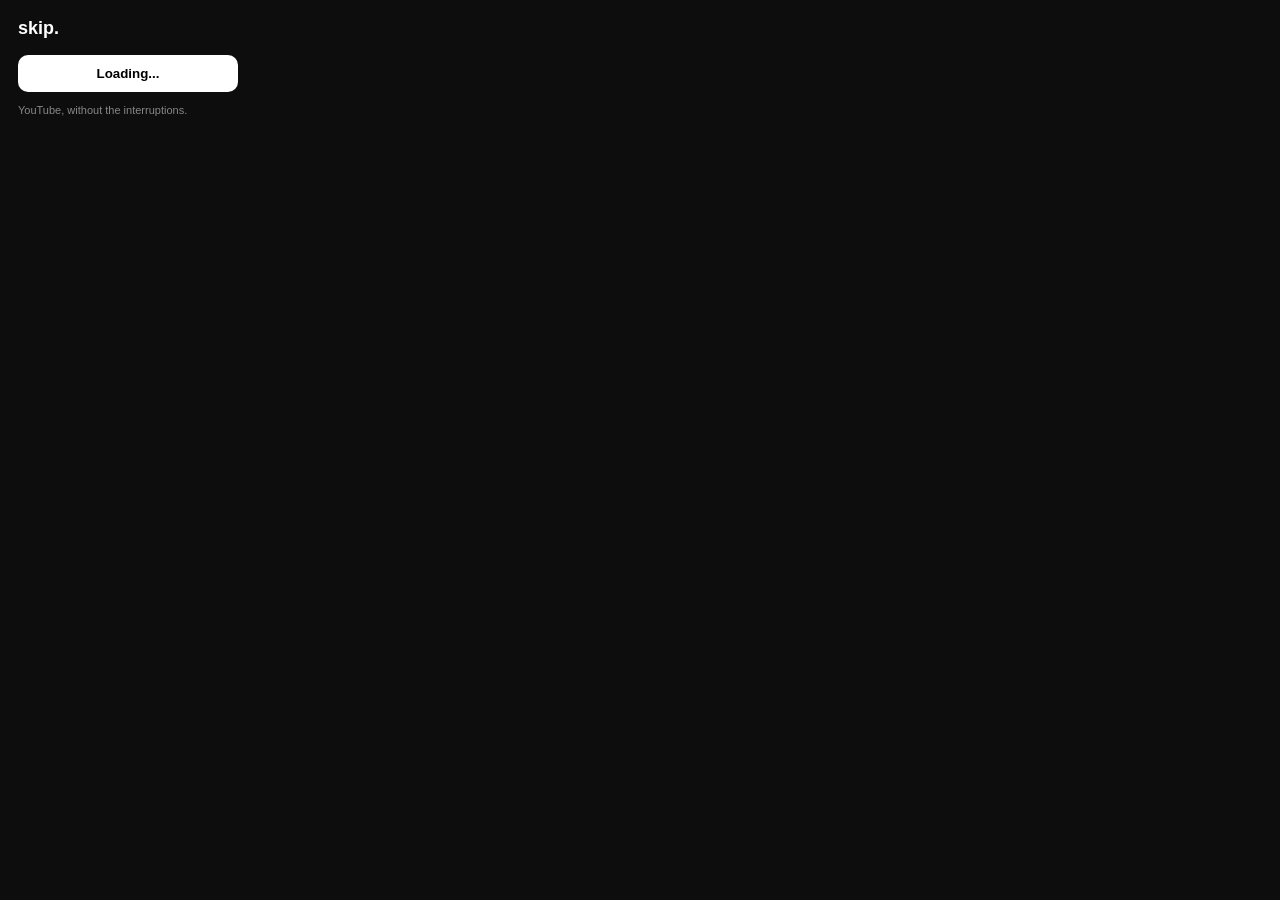
==== popup.html @ 790d14bd "Added Files Added files from VS Code and GitHub Desktop app" ====
<!DOCTYPE html>
<html>
<head>
  <meta charset="UTF-8">
  <title>skip.</title>

  <style>
    body {
      width: 220px;
      margin: 0;
      padding: 18px;
      background: #0d0d0d;
      color: white;
      font-family: Arial, sans-serif;
    }

    h1 {
      font-size: 18px;
      margin: 0 0 16px;
    }

    button {
      width: 100%;
      border: none;
      border-radius: 10px;
      padding: 11px;
      background: #ffffff;
      color: #000000;
      cursor: pointer;
      font-weight: 600;
    }

    p {
      opacity: 0.5;
      font-size: 11px;
      margin-top: 12px;
    }
  </style>
</head>

<body>
  <h1>skip.</h1>

  <button id="toggle">Loading...</button>

  <p>YouTube, without the interruptions.</p>

  <script src="popup.js"></script>
</body>
</html>
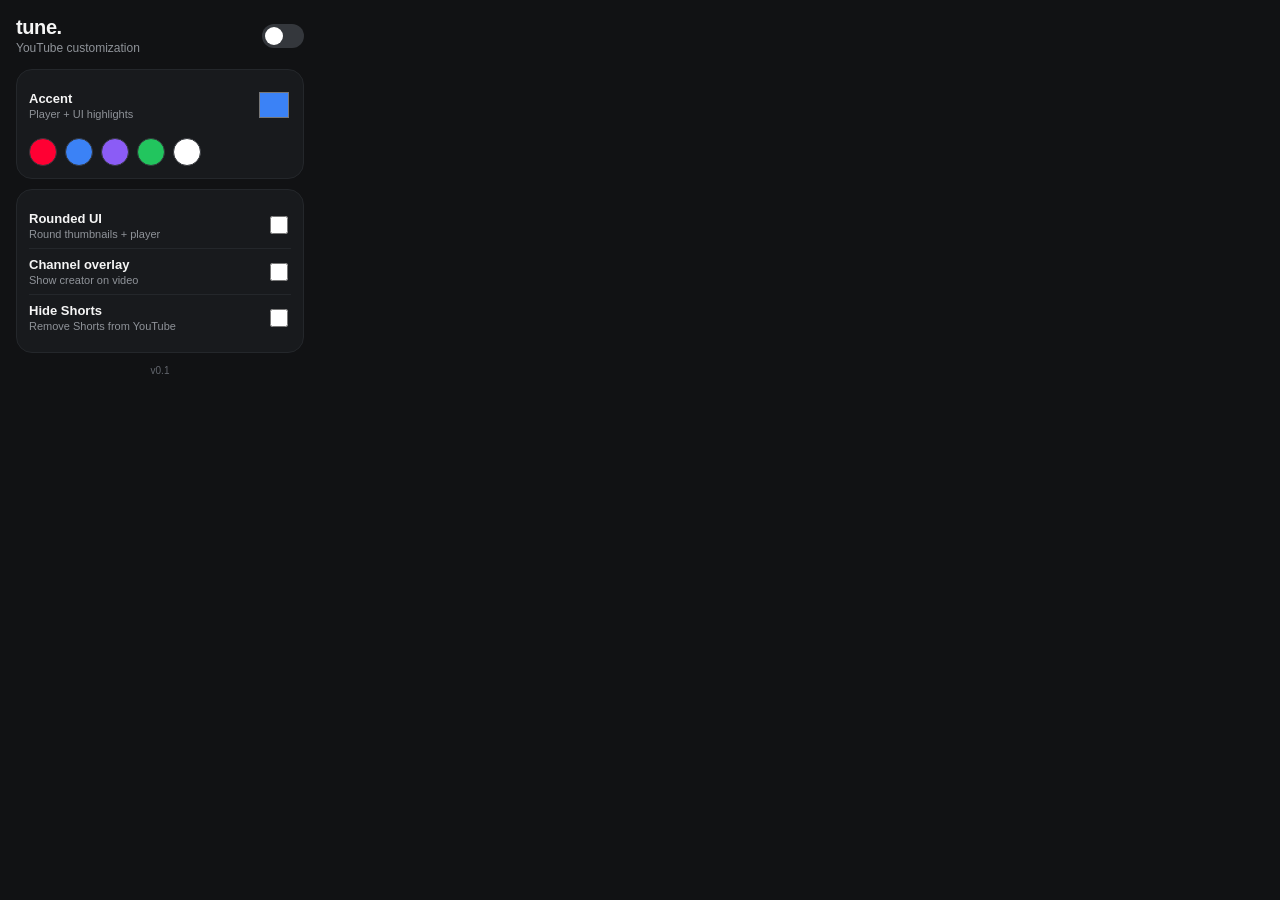
==== commit 4fee93e9: "refined UI / UX" ====
--- a/popup.html
+++ b/popup.html
@@ -2,49 +2,151 @@
 <html>
 <head>
   <meta charset="UTF-8">
-  <title>skip.</title>
 
-  <style>
-    body {
-      width: 220px;
-      margin: 0;
-      padding: 18px;
-      background: #0d0d0d;
-      color: white;
-      font-family: Arial, sans-serif;
-    }
+  <title>tune.</title>
 
-    h1 {
-      font-size: 18px;
-      margin: 0 0 16px;
-    }
-
-    button {
-      width: 100%;
-      border: none;
-      border-radius: 10px;
-      padding: 11px;
-      background: #ffffff;
-      color: #000000;
-      cursor: pointer;
-      font-weight: 600;
-    }
-
-    p {
-      opacity: 0.5;
-      font-size: 11px;
-      margin-top: 12px;
-    }
-  </style>
+  <link
+    rel="stylesheet"
+    href="popup.css"
+  >
 </head>
 
 <body>
-  <h1>skip.</h1>
 
-  <button id="toggle">Loading...</button>
+  <main>
 
-  <p>YouTube, without the interruptions.</p>
+    <header>
+
+      <div>
+        <h1>tune.</h1>
+        <p>YouTube customization</p>
+      </div>
+
+      <label class="switch">
+
+        <input
+          id="enabled"
+          type="checkbox"
+        >
+
+        <span></span>
+
+      </label>
+
+    </header>
+
+    <section>
+
+      <div class="row">
+
+        <div>
+          <strong>Accent</strong>
+          <small>
+            Player + UI highlights
+          </small>
+        </div>
+
+        <input
+          id="accent"
+          type="color"
+          value="#3b82f6"
+        >
+
+      </div>
+
+      <div class="presets">
+
+        <button
+          data-color="#ff0033"
+          class="red"
+        ></button>
+
+        <button
+          data-color="#3b82f6"
+          class="blue"
+        ></button>
+
+        <button
+          data-color="#8b5cf6"
+          class="purple"
+        ></button>
+
+        <button
+          data-color="#22c55e"
+          class="green"
+        ></button>
+
+        <button
+          data-color="#ffffff"
+          class="white"
+        ></button>
+
+      </div>
+
+    </section>
+
+    <section>
+
+      <label class="row">
+
+        <div>
+          <strong>Rounded UI</strong>
+
+          <small>
+            Round thumbnails + player
+          </small>
+        </div>
+
+        <input
+          id="rounded"
+          type="checkbox"
+        >
+
+      </label>
+
+      <label class="row">
+
+        <div>
+          <strong>Channel overlay</strong>
+
+          <small>
+            Show creator on video
+          </small>
+        </div>
+
+        <input
+          id="channelOverlay"
+          type="checkbox"
+        >
+
+      </label>
+
+      <label class="row">
+
+        <div>
+          <strong>Hide Shorts</strong>
+
+          <small>
+            Remove Shorts from YouTube
+          </small>
+        </div>
+
+        <input
+          id="hideShorts"
+          type="checkbox"
+        >
+
+      </label>
+
+    </section>
+
+    <footer>
+      v0.1
+    </footer>
+
+  </main>
 
   <script src="popup.js"></script>
+
 </body>
 </html>
--- a/popup.css
+++ b/popup.css
@@ -0,0 +1,207 @@
+* {
+  box-sizing: border-box;
+}
+
+body {
+  width: 320px;
+
+  margin: 0;
+
+  background: #111214;
+
+  color: #f5f5f5;
+
+  font-family:
+    -apple-system,
+    BlinkMacSystemFont,
+    "Segoe UI",
+    sans-serif;
+}
+
+main {
+  padding: 16px;
+}
+
+header,
+.row {
+  display: flex;
+
+  align-items: center;
+
+  justify-content: space-between;
+
+  gap: 14px;
+}
+
+header {
+  margin-bottom: 14px;
+}
+
+h1 {
+  margin: 0;
+
+  font-size: 20px;
+
+  letter-spacing: -0.4px;
+}
+
+p {
+  margin: 2px 0 0;
+
+  color: #8f9399;
+
+  font-size: 12px;
+}
+
+section {
+  margin-top: 10px;
+
+  padding: 12px;
+
+  background: #181a1d;
+
+  border: 1px solid #24272b;
+
+  border-radius: 16px;
+}
+
+.row {
+  min-height: 46px;
+}
+
+.row + .row {
+  border-top: 1px solid #24272b;
+}
+
+strong {
+  display: block;
+
+  font-size: 13px;
+
+  font-weight: 600;
+}
+
+small {
+  display: block;
+
+  margin-top: 2px;
+
+  color: #8f9399;
+
+  font-size: 11px;
+}
+
+input[type="checkbox"] {
+  width: 18px;
+  height: 18px;
+
+  accent-color: #3b82f6;
+}
+
+input[type="color"] {
+  width: 34px;
+  height: 34px;
+
+  padding: 0;
+
+  border: none;
+
+  border-radius: 10px;
+
+  background: transparent;
+
+  cursor: pointer;
+}
+
+.presets {
+  display: flex;
+
+  gap: 8px;
+
+  margin-top: 10px;
+}
+
+.presets button {
+  width: 28px;
+  height: 28px;
+
+  border: 1px solid #34373c;
+
+  border-radius: 100%;
+
+  cursor: pointer;
+}
+
+.red {
+  background: #ff0033;
+}
+
+.blue {
+  background: #3b82f6;
+}
+
+.purple {
+  background: #8b5cf6;
+}
+
+.green {
+  background: #22c55e;
+}
+
+.white {
+  background: #ffffff;
+}
+
+.switch input {
+  display: none;
+}
+
+.switch span {
+  display: block;
+
+  width: 42px;
+  height: 24px;
+
+  padding: 3px;
+
+  border-radius: 999px;
+
+  background: #34373c;
+
+  cursor: pointer;
+
+  transition: 0.2s;
+}
+
+.switch span::after {
+  content: "";
+
+  display: block;
+
+  width: 18px;
+  height: 18px;
+
+  border-radius: 50%;
+
+  background: white;
+
+  transition: 0.2s;
+}
+
+.switch input:checked + span {
+  background: #3b82f6;
+}
+
+.switch input:checked + span::after {
+  transform: translateX(18px);
+}
+
+footer {
+  margin-top: 12px;
+
+  color: #62666d;
+
+  font-size: 10px;
+
+  text-align: center;
+}
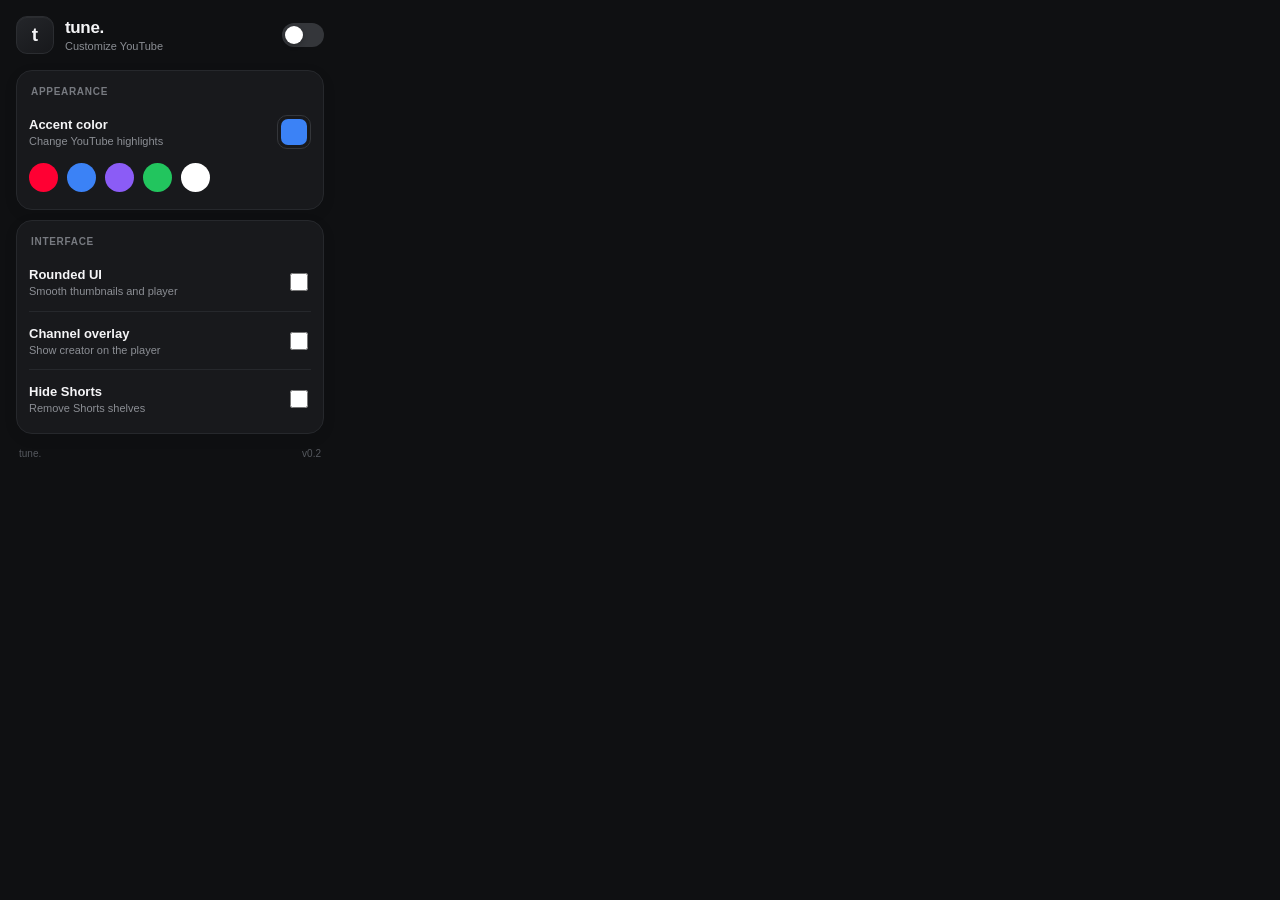
==== commit a25c2975: "redesigned UI / UX" ====
--- a/popup.html
+++ b/popup.html
@@ -1,7 +1,15 @@
 <!DOCTYPE html>
+
 <html>
+
 <head>
+
   <meta charset="UTF-8">
+
+  <meta
+    name="viewport"
+    content="width=device-width, initial-scale=1"
+  >
 
   <title>tune.</title>
 
@@ -9,17 +17,33 @@
     rel="stylesheet"
     href="popup.css"
   >
+
 </head>
 
 <body>
 
-  <main>
-
-    <header>
-
-      <div>
-        <h1>tune.</h1>
-        <p>YouTube customization</p>
+  <main class="app">
+
+    <header class="header">
+
+      <div class="brand">
+
+        <div class="logo">
+          t
+        </div>
+
+        <div>
+
+          <h1>
+            tune.
+          </h1>
+
+          <p>
+            Customize YouTube
+          </p>
+
+        </div>
+
       </div>
 
       <label class="switch">
@@ -29,21 +53,30 @@
           type="checkbox"
         >
 
-        <span></span>
+        <span class="slider"></span>
 
       </label>
 
     </header>
 
-    <section>
-
-      <div class="row">
-
-        <div>
-          <strong>Accent</strong>
-          <small>
-            Player + UI highlights
-          </small>
+    <section class="card">
+
+      <div class="section-title">
+        Appearance
+      </div>
+
+      <div class="setting">
+
+        <div>
+
+          <strong>
+            Accent color
+          </strong>
+
+          <span>
+            Change YouTube highlights
+          </span>
+
         </div>
 
         <input
@@ -54,85 +87,109 @@
 
       </div>
 
-      <div class="presets">
-
-        <button
+      <div class="colors">
+
+        <button
+          class="color red"
           data-color="#ff0033"
-          class="red"
-        ></button>
-
-        <button
+          aria-label="Red"
+        ></button>
+
+        <button
+          class="color blue"
           data-color="#3b82f6"
-          class="blue"
-        ></button>
-
-        <button
+          aria-label="Blue"
+        ></button>
+
+        <button
+          class="color purple"
           data-color="#8b5cf6"
-          class="purple"
-        ></button>
-
-        <button
+          aria-label="Purple"
+        ></button>
+
+        <button
+          class="color green"
           data-color="#22c55e"
-          class="green"
-        ></button>
-
-        <button
+          aria-label="Green"
+        ></button>
+
+        <button
+          class="color white"
           data-color="#ffffff"
-          class="white"
+          aria-label="White"
         ></button>
 
       </div>
 
     </section>
 
-    <section>
-
-      <label class="row">
-
-        <div>
-          <strong>Rounded UI</strong>
-
-          <small>
-            Round thumbnails + player
-          </small>
+    <section class="card">
+
+      <div class="section-title">
+        Interface
+      </div>
+
+      <label class="setting">
+
+        <div>
+
+          <strong>
+            Rounded UI
+          </strong>
+
+          <span>
+            Smooth thumbnails and player
+          </span>
+
         </div>
 
         <input
           id="rounded"
-          type="checkbox"
-        >
-
-      </label>
-
-      <label class="row">
-
-        <div>
-          <strong>Channel overlay</strong>
-
-          <small>
-            Show creator on video
-          </small>
+          class="check"
+          type="checkbox"
+        >
+
+      </label>
+
+      <label class="setting">
+
+        <div>
+
+          <strong>
+            Channel overlay
+          </strong>
+
+          <span>
+            Show creator on the player
+          </span>
+
         </div>
 
         <input
           id="channelOverlay"
-          type="checkbox"
-        >
-
-      </label>
-
-      <label class="row">
-
-        <div>
-          <strong>Hide Shorts</strong>
-
-          <small>
-            Remove Shorts from YouTube
-          </small>
+          class="check"
+          type="checkbox"
+        >
+
+      </label>
+
+      <label class="setting">
+
+        <div>
+
+          <strong>
+            Hide Shorts
+          </strong>
+
+          <span>
+            Remove Shorts shelves
+          </span>
+
         </div>
 
         <input
           id="hideShorts"
+          class="check"
           type="checkbox"
         >
 
@@ -141,7 +198,15 @@
     </section>
 
     <footer>
-      v0.1
+
+      <span>
+        tune.
+      </span>
+
+      <span>
+        v0.2
+      </span>
+
     </footer>
 
   </main>
@@ -149,4 +214,5 @@
   <script src="popup.js"></script>
 
 </body>
+
 </html>
--- a/popup.css
+++ b/popup.css
@@ -2,101 +2,195 @@
   box-sizing: border-box;
 }
 
+:root {
+  --accent: #3b82f6;
+
+  --bg: #0f1012;
+  --card: #18191c;
+  --card-hover: #1d1f22;
+
+  --border: #26282c;
+
+  --text: #f5f5f7;
+  --muted: #8b8e94;
+}
+
+html {
+  background: var(--bg);
+}
+
 body {
-  width: 320px;
+  width: 340px;
 
   margin: 0;
 
-  background: #111214;
-
-  color: #f5f5f5;
+  background: var(--bg);
+
+  color: var(--text);
 
   font-family:
     -apple-system,
     BlinkMacSystemFont,
     "Segoe UI",
     sans-serif;
-}
-
-main {
+
+  -webkit-font-smoothing:
+    antialiased;
+}
+
+button,
+input {
+  font: inherit;
+}
+
+.app {
   padding: 16px;
 }
 
-header,
-.row {
+/* header */
+
+.header {
   display: flex;
 
   align-items: center;
 
   justify-content: space-between;
 
-  gap: 14px;
-}
-
-header {
-  margin-bottom: 14px;
+  margin-bottom: 16px;
+}
+
+.brand {
+  display: flex;
+
+  align-items: center;
+
+  gap: 11px;
+}
+
+.logo {
+  display: flex;
+
+  align-items: center;
+
+  justify-content: center;
+
+  width: 38px;
+  height: 38px;
+
+  border-radius: 11px;
+
+  background:
+    linear-gradient(
+      145deg,
+      #24262a,
+      #17181b
+    );
+
+  border:
+    1px solid #2b2d31;
+
+  box-shadow:
+    inset 0 1px
+    rgba(255, 255, 255, 0.04);
+
+  font-size: 19px;
+
+  font-weight: 700;
 }
 
 h1 {
   margin: 0;
 
-  font-size: 20px;
-
-  letter-spacing: -0.4px;
-}
-
-p {
+  font-size: 17px;
+
+  font-weight: 650;
+
+  letter-spacing: -0.35px;
+}
+
+.header p {
   margin: 2px 0 0;
 
-  color: #8f9399;
-
-  font-size: 12px;
-}
-
-section {
-  margin-top: 10px;
-
-  padding: 12px;
-
-  background: #181a1d;
-
-  border: 1px solid #24272b;
+  color: var(--muted);
+
+  font-size: 11px;
+}
+
+/* cards */
+
+.card {
+  margin-bottom: 10px;
+
+  padding: 6px 12px;
+
+  border:
+    1px solid var(--border);
 
   border-radius: 16px;
-}
-
-.row {
-  min-height: 46px;
-}
-
-.row + .row {
-  border-top: 1px solid #24272b;
-}
-
-strong {
+
+  background: var(--card);
+
+  box-shadow:
+    0 4px 14px
+    rgba(0, 0, 0, 0.08);
+}
+
+.section-title {
+  padding:
+    9px 2px 6px;
+
+  color: #777a80;
+
+  font-size: 10px;
+
+  font-weight: 650;
+
+  text-transform: uppercase;
+
+  letter-spacing: 0.7px;
+}
+
+.setting {
+  display: flex;
+
+  align-items: center;
+
+  justify-content: space-between;
+
+  gap: 14px;
+
+  min-height: 58px;
+
+  cursor: pointer;
+
+  transition:
+    opacity 150ms ease;
+}
+
+.setting + .setting {
+  border-top:
+    1px solid var(--border);
+}
+
+.setting strong {
   display: block;
 
   font-size: 13px;
 
-  font-weight: 600;
-}
-
-small {
+  font-weight: 590;
+}
+
+.setting span {
   display: block;
 
-  margin-top: 2px;
-
-  color: #8f9399;
+  margin-top: 3px;
+
+  color: var(--muted);
 
   font-size: 11px;
 }
 
-input[type="checkbox"] {
-  width: 18px;
-  height: 18px;
-
-  accent-color: #3b82f6;
-}
+/* color */
 
 input[type="color"] {
   width: 34px;
@@ -104,32 +198,63 @@
 
   padding: 0;
 
+  border:
+    1px solid #34363a;
+
+  border-radius: 10px;
+
+  background: transparent;
+
+  overflow: hidden;
+
+  cursor: pointer;
+}
+
+input[type="color"]::-webkit-color-swatch-wrapper {
+  padding: 3px;
+}
+
+input[type="color"]::-webkit-color-swatch {
   border: none;
 
-  border-radius: 10px;
-
-  background: transparent;
-
-  cursor: pointer;
-}
-
-.presets {
-  display: flex;
-
-  gap: 8px;
-
-  margin-top: 10px;
-}
-
-.presets button {
-  width: 28px;
-  height: 28px;
-
-  border: 1px solid #34373c;
-
-  border-radius: 100%;
-
-  cursor: pointer;
+  border-radius: 7px;
+}
+
+.colors {
+  display: flex;
+
+  gap: 9px;
+
+  padding:
+    2px 0 11px;
+}
+
+.color {
+  width: 29px;
+  height: 29px;
+
+  padding: 0;
+
+  border:
+    2px solid transparent;
+
+  border-radius: 50%;
+
+  cursor: pointer;
+
+  transition:
+    transform 150ms ease,
+    border-color 150ms ease;
+}
+
+.color:hover {
+  transform:
+    scale(1.08);
+}
+
+.color.active {
+  border-color:
+    rgba(255, 255, 255, 0.75);
 }
 
 .red {
@@ -152,31 +277,63 @@
   background: #ffffff;
 }
 
-.switch input {
-  display: none;
-}
-
-.switch span {
+/* check */
+
+.check {
+  width: 18px;
+  height: 18px;
+
+  flex-shrink: 0;
+
+  accent-color:
+    var(--accent);
+
+  cursor: pointer;
+}
+
+/* main switch */
+
+.switch {
+  position: relative;
+
   display: block;
 
   width: 42px;
   height: 24px;
 
-  padding: 3px;
+  flex-shrink: 0;
+}
+
+.switch input {
+  position: absolute;
+
+  opacity: 0;
+
+  pointer-events: none;
+}
+
+.slider {
+  position: absolute;
+
+  inset: 0;
 
   border-radius: 999px;
 
-  background: #34373c;
-
-  cursor: pointer;
-
-  transition: 0.2s;
-}
-
-.switch span::after {
+  background: #34363a;
+
+  cursor: pointer;
+
+  transition:
+    background 180ms ease;
+}
+
+.slider::after {
   content: "";
 
-  display: block;
+  position: absolute;
+
+  top: 3px;
+  left: 3px;
 
   width: 18px;
   height: 18px;
@@ -185,23 +342,41 @@
 
   background: white;
 
-  transition: 0.2s;
-}
-
-.switch input:checked + span {
-  background: #3b82f6;
-}
-
-.switch input:checked + span::after {
-  transform: translateX(18px);
-}
+  box-shadow:
+    0 2px 5px
+    rgba(0, 0, 0, 0.25);
+
+  transition:
+    transform 180ms
+    cubic-bezier(
+      0.2,
+      0.8,
+      0.2,
+      1
+    );
+}
+
+.switch input:checked + .slider {
+  background:
+    var(--accent);
+}
+
+.switch input:checked + .slider::after {
+  transform:
+    translateX(18px);
+}
+
+/* footer */
 
 footer {
-  margin-top: 12px;
-
-  color: #62666d;
+  display: flex;
+
+  justify-content: space-between;
+
+  padding:
+    4px 3px 0;
+
+  color: #55585e;
 
   font-size: 10px;
-
-  text-align: center;
 }
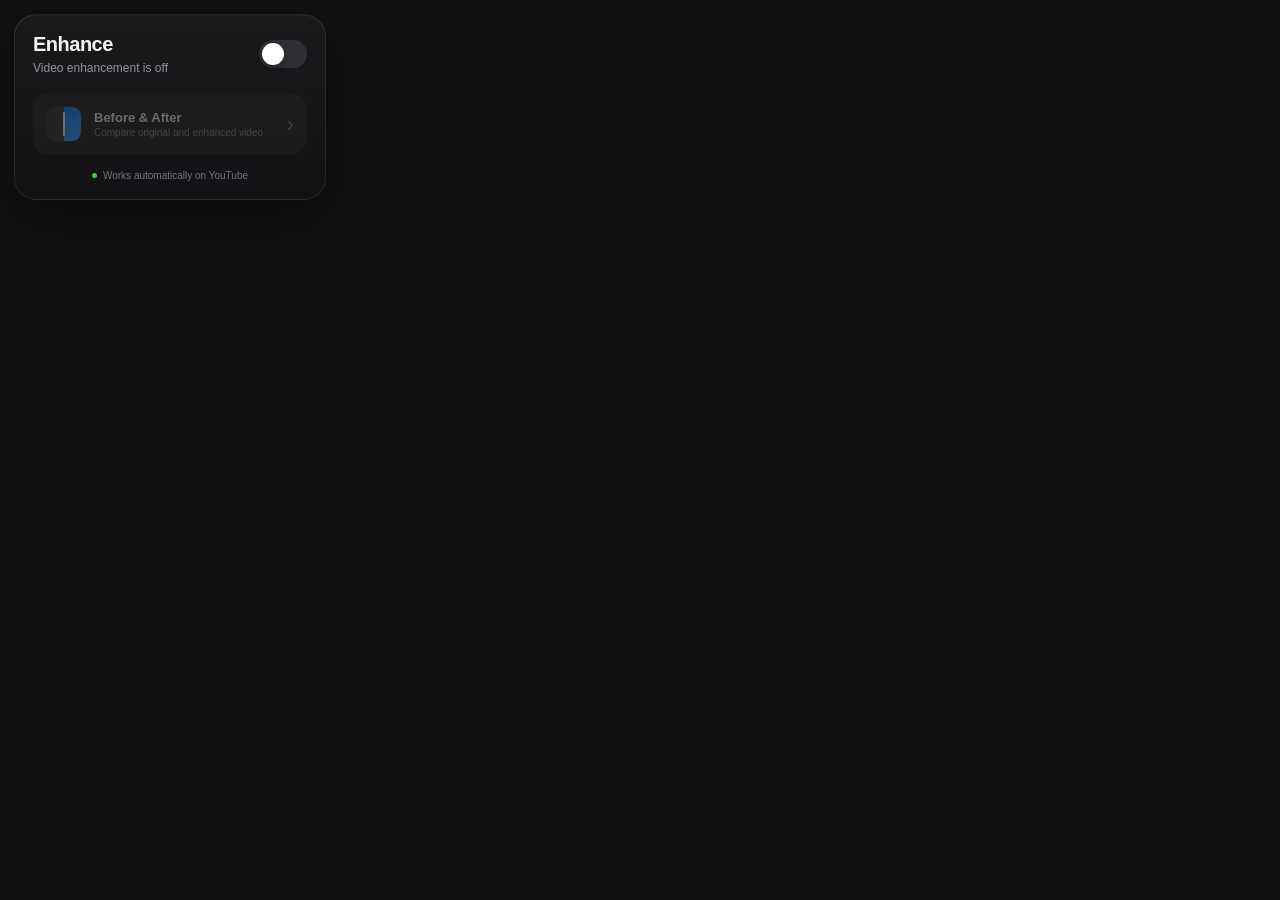
==== commit 565fe759: "refined everything" ====
--- a/popup.html
+++ b/popup.html
@@ -1,218 +1,45 @@
 <!DOCTYPE html>
-
-<html>
-
+<html lang="en">
 <head>
-
   <meta charset="UTF-8">
-
-  <meta
-    name="viewport"
-    content="width=device-width, initial-scale=1"
-  >
-
-  <title>tune.</title>
-
-  <link
-    rel="stylesheet"
-    href="popup.css"
-  >
-
+  <meta name="viewport" content="width=device-width, initial-scale=1.0">
+  <title>Enhance</title>
+  <link rel="stylesheet" href="popup.css">
 </head>
 
 <body>
-
   <main class="app">
-
-    <header class="header">
-
-      <div class="brand">
-
-        <div class="logo">
-          t
-        </div>
-
-        <div>
-
-          <h1>
-            tune.
-          </h1>
-
-          <p>
-            Customize YouTube
-          </p>
-
-        </div>
-
+    <div class="top">
+      <div>
+        <h1>Enhance</h1>
+        <p id="statusText">Video enhancement is off</p>
       </div>
 
       <label class="switch">
+        <input id="enhanceToggle" type="checkbox">
+        <span class="slider"></span>
+      </label>
+    </div>
 
-        <input
-          id="enabled"
-          type="checkbox"
-        >
-
-        <span class="slider"></span>
-
-      </label>
-
-    </header>
-
-    <section class="card">
-
-      <div class="section-title">
-        Appearance
-      </div>
-
-      <div class="setting">
-
-        <div>
-
-          <strong>
-            Accent color
-          </strong>
-
-          <span>
-            Change YouTube highlights
-          </span>
-
-        </div>
-
-        <input
-          id="accent"
-          type="color"
-          value="#3b82f6"
-        >
-
-      </div>
-
-      <div class="colors">
-
-        <button
-          class="color red"
-          data-color="#ff0033"
-          aria-label="Red"
-        ></button>
-
-        <button
-          class="color blue"
-          data-color="#3b82f6"
-          aria-label="Blue"
-        ></button>
-
-        <button
-          class="color purple"
-          data-color="#8b5cf6"
-          aria-label="Purple"
-        ></button>
-
-        <button
-          class="color green"
-          data-color="#22c55e"
-          aria-label="Green"
-        ></button>
-
-        <button
-          class="color white"
-          data-color="#ffffff"
-          aria-label="White"
-        ></button>
-
-      </div>
-
-    </section>
-
-    <section class="card">
-
-      <div class="section-title">
-        Interface
-      </div>
-
-      <label class="setting">
-
-        <div>
-
-          <strong>
-            Rounded UI
-          </strong>
-
-          <span>
-            Smooth thumbnails and player
-          </span>
-
-        </div>
-
-        <input
-          id="rounded"
-          class="check"
-          type="checkbox"
-        >
-
-      </label>
-
-      <label class="setting">
-
-        <div>
-
-          <strong>
-            Channel overlay
-          </strong>
-
-          <span>
-            Show creator on the player
-          </span>
-
-        </div>
-
-        <input
-          id="channelOverlay"
-          class="check"
-          type="checkbox"
-        >
-
-      </label>
-
-      <label class="setting">
-
-        <div>
-
-          <strong>
-            Hide Shorts
-          </strong>
-
-          <span>
-            Remove Shorts shelves
-          </span>
-
-        </div>
-
-        <input
-          id="hideShorts"
-          class="check"
-          type="checkbox"
-        >
-
-      </label>
-
-    </section>
-
-    <footer>
-
-      <span>
-        tune.
+    <button id="compareButton" class="compare-button" disabled>
+      <span class="compare-icon">
+        <span></span>
       </span>
 
-      <span>
-        v0.2
+      <span class="compare-copy">
+        <strong>Before & After</strong>
+        <small>Compare original and enhanced video</small>
       </span>
 
-    </footer>
+      <span class="arrow">›</span>
+    </button>
 
+    <div class="footer">
+      <span class="dot"></span>
+      <span>Works automatically on YouTube</span>
+    </div>
   </main>
 
   <script src="popup.js"></script>
-
 </body>
-
 </html>
--- a/popup.css
+++ b/popup.css
@@ -2,381 +2,215 @@
   box-sizing: border-box;
 }
 
-:root {
-  --accent: #3b82f6;
-
-  --bg: #0f1012;
-  --card: #18191c;
-  --card-hover: #1d1f22;
-
-  --border: #26282c;
-
-  --text: #f5f5f7;
-  --muted: #8b8e94;
-}
-
-html {
-  background: var(--bg);
-}
-
+html,
 body {
+  margin: 0;
   width: 340px;
-
-  margin: 0;
-
-  background: var(--bg);
-
-  color: var(--text);
-
+  background: #111113;
+  color: #f5f5f7;
   font-family:
     -apple-system,
     BlinkMacSystemFont,
     "Segoe UI",
     sans-serif;
-
-  -webkit-font-smoothing:
-    antialiased;
-}
-
-button,
-input {
-  font: inherit;
+}
+
+body {
+  padding: 14px;
 }
 
 .app {
-  padding: 16px;
-}
-
-/* header */
-
-.header {
-  display: flex;
-
-  align-items: center;
-
-  justify-content: space-between;
-
-  margin-bottom: 16px;
-}
-
-.brand {
-  display: flex;
-
-  align-items: center;
-
-  gap: 11px;
-}
-
-.logo {
-  display: flex;
-
-  align-items: center;
-
-  justify-content: center;
-
-  width: 38px;
-  height: 38px;
-
-  border-radius: 11px;
-
   background:
     linear-gradient(
-      145deg,
-      #24262a,
-      #17181b
+      180deg,
+      rgba(255, 255, 255, 0.04),
+      rgba(255, 255, 255, 0.01)
     );
-
-  border:
-    1px solid #2b2d31;
-
+  border: 1px solid rgba(255, 255, 255, 0.08);
+  border-radius: 22px;
+  padding: 18px;
   box-shadow:
-    inset 0 1px
-    rgba(255, 255, 255, 0.04);
-
-  font-size: 19px;
-
-  font-weight: 700;
+    0 18px 50px rgba(0, 0, 0, 0.35),
+    inset 0 1px 0 rgba(255, 255, 255, 0.04);
+}
+
+.top {
+  display: flex;
+  align-items: center;
+  justify-content: space-between;
+  gap: 18px;
 }
 
 h1 {
   margin: 0;
-
-  font-size: 17px;
-
+  font-size: 20px;
   font-weight: 650;
-
-  letter-spacing: -0.35px;
-}
-
-.header p {
-  margin: 2px 0 0;
-
-  color: var(--muted);
-
-  font-size: 11px;
-}
-
-/* cards */
-
-.card {
-  margin-bottom: 10px;
-
-  padding: 6px 12px;
-
-  border:
-    1px solid var(--border);
-
-  border-radius: 16px;
-
-  background: var(--card);
-
-  box-shadow:
-    0 4px 14px
-    rgba(0, 0, 0, 0.08);
-}
-
-.section-title {
-  padding:
-    9px 2px 6px;
-
-  color: #777a80;
-
-  font-size: 10px;
-
-  font-weight: 650;
-
-  text-transform: uppercase;
-
-  letter-spacing: 0.7px;
-}
-
-.setting {
-  display: flex;
-
-  align-items: center;
-
-  justify-content: space-between;
-
-  gap: 14px;
-
-  min-height: 58px;
-
-  cursor: pointer;
-
-  transition:
-    opacity 150ms ease;
-}
-
-.setting + .setting {
-  border-top:
-    1px solid var(--border);
-}
-
-.setting strong {
-  display: block;
-
-  font-size: 13px;
-
-  font-weight: 590;
-}
-
-.setting span {
-  display: block;
-
-  margin-top: 3px;
-
-  color: var(--muted);
-
-  font-size: 11px;
-}
-
-/* color */
-
-input[type="color"] {
-  width: 34px;
-  height: 34px;
-
-  padding: 0;
-
-  border:
-    1px solid #34363a;
-
-  border-radius: 10px;
-
-  background: transparent;
-
-  overflow: hidden;
-
-  cursor: pointer;
-}
-
-input[type="color"]::-webkit-color-swatch-wrapper {
-  padding: 3px;
-}
-
-input[type="color"]::-webkit-color-swatch {
-  border: none;
-
-  border-radius: 7px;
-}
-
-.colors {
-  display: flex;
-
-  gap: 9px;
-
-  padding:
-    2px 0 11px;
-}
-
-.color {
-  width: 29px;
-  height: 29px;
-
-  padding: 0;
-
-  border:
-    2px solid transparent;
-
-  border-radius: 50%;
-
-  cursor: pointer;
-
-  transition:
-    transform 150ms ease,
-    border-color 150ms ease;
-}
-
-.color:hover {
-  transform:
-    scale(1.08);
-}
-
-.color.active {
-  border-color:
-    rgba(255, 255, 255, 0.75);
-}
-
-.red {
-  background: #ff0033;
-}
-
-.blue {
-  background: #3b82f6;
-}
-
-.purple {
-  background: #8b5cf6;
-}
-
-.green {
-  background: #22c55e;
-}
-
-.white {
-  background: #ffffff;
-}
-
-/* check */
-
-.check {
-  width: 18px;
-  height: 18px;
-
-  flex-shrink: 0;
-
-  accent-color:
-    var(--accent);
-
-  cursor: pointer;
-}
-
-/* main switch */
+  letter-spacing: -0.5px;
+}
+
+p {
+  margin: 5px 0 0;
+  color: #92929a;
+  font-size: 12px;
+}
 
 .switch {
   position: relative;
-
-  display: block;
-
-  width: 42px;
-  height: 24px;
-
+  width: 48px;
+  height: 28px;
   flex-shrink: 0;
 }
 
 .switch input {
-  position: absolute;
-
-  opacity: 0;
-
-  pointer-events: none;
+  display: none;
 }
 
 .slider {
   position: absolute;
-
   inset: 0;
-
+  cursor: pointer;
   border-radius: 999px;
-
-  background: #34363a;
-
+  background: #303034;
+  transition:
+    background 180ms ease,
+    box-shadow 180ms ease;
+}
+
+.slider::before {
+  content: "";
+  position: absolute;
+  width: 22px;
+  height: 22px;
+  left: 3px;
+  top: 3px;
+  border-radius: 50%;
+  background: white;
+  box-shadow: 0 2px 7px rgba(0, 0, 0, 0.3);
+  transition: transform 180ms cubic-bezier(.2, .8, .2, 1);
+}
+
+.switch input:checked + .slider {
+  background: #0a84ff;
+  box-shadow: 0 0 20px rgba(10, 132, 255, 0.22);
+}
+
+.switch input:checked + .slider::before {
+  transform: translateX(20px);
+}
+
+.compare-button {
+  width: 100%;
+  margin-top: 18px;
+  padding: 13px;
+  border: 0;
+  border-radius: 16px;
+  background: rgba(255, 255, 255, 0.065);
+  color: #f5f5f7;
+  display: flex;
+  align-items: center;
+  text-align: left;
+  gap: 12px;
   cursor: pointer;
-
   transition:
-    background 180ms ease;
-}
-
-.slider::after {
+    background 160ms ease,
+    transform 160ms ease,
+    opacity 160ms ease;
+}
+
+.compare-button:not(:disabled):hover {
+  background: rgba(255, 255, 255, 0.1);
+}
+
+.compare-button:not(:disabled):active {
+  transform: scale(0.985);
+}
+
+.compare-button:disabled {
+  opacity: 0.38;
+  cursor: default;
+}
+
+.compare-button.active {
+  background: rgba(10, 132, 255, 0.13);
+}
+
+.compare-icon {
+  position: relative;
+  width: 36px;
+  height: 36px;
+  border-radius: 10px;
+  background: #242428;
+  border: 1px solid rgba(255, 255, 255, 0.08);
+  overflow: hidden;
+  flex-shrink: 0;
+}
+
+.compare-icon::before,
+.compare-icon::after {
   content: "";
-
-  position: absolute;
-
-  top: 3px;
-  left: 3px;
-
-  width: 18px;
-  height: 18px;
-
+  position: absolute;
+  top: 0;
+  bottom: 0;
+  width: 50%;
+}
+
+.compare-icon::before {
+  left: 0;
+  background: #3a3a3f;
+}
+
+.compare-icon::after {
+  right: 0;
+  background: linear-gradient(135deg, #0a84ff, #47a4ff);
+}
+
+.compare-icon span {
+  position: absolute;
+  z-index: 2;
+  width: 2px;
+  top: 5px;
+  bottom: 5px;
+  left: calc(50% - 1px);
+  background: white;
+  border-radius: 99px;
+}
+
+.compare-copy {
+  display: flex;
+  flex-direction: column;
+  gap: 2px;
+  flex: 1;
+}
+
+.compare-copy strong {
+  font-size: 13px;
+  font-weight: 600;
+}
+
+.compare-copy small {
+  color: #8e8e95;
+  font-size: 10px;
+}
+
+.arrow {
+  color: #7a7a82;
+  font-size: 23px;
+  line-height: 1;
+}
+
+.footer {
+  display: flex;
+  align-items: center;
+  justify-content: center;
+  gap: 6px;
+  margin-top: 15px;
+  color: #72727a;
+  font-size: 10px;
+}
+
+.dot {
+  width: 5px;
+  height: 5px;
   border-radius: 50%;
-
-  background: white;
-
-  box-shadow:
-    0 2px 5px
-    rgba(0, 0, 0, 0.25);
-
-  transition:
-    transform 180ms
-    cubic-bezier(
-      0.2,
-      0.8,
-      0.2,
-      1
-    );
-}
-
-.switch input:checked + .slider {
-  background:
-    var(--accent);
-}
-
-.switch input:checked + .slider::after {
-  transform:
-    translateX(18px);
-}
-
-/* footer */
-
-footer {
-  display: flex;
-
-  justify-content: space-between;
-
-  padding:
-    4px 3px 0;
-
-  color: #55585e;
-
-  font-size: 10px;
+  background: #30d158;
 }
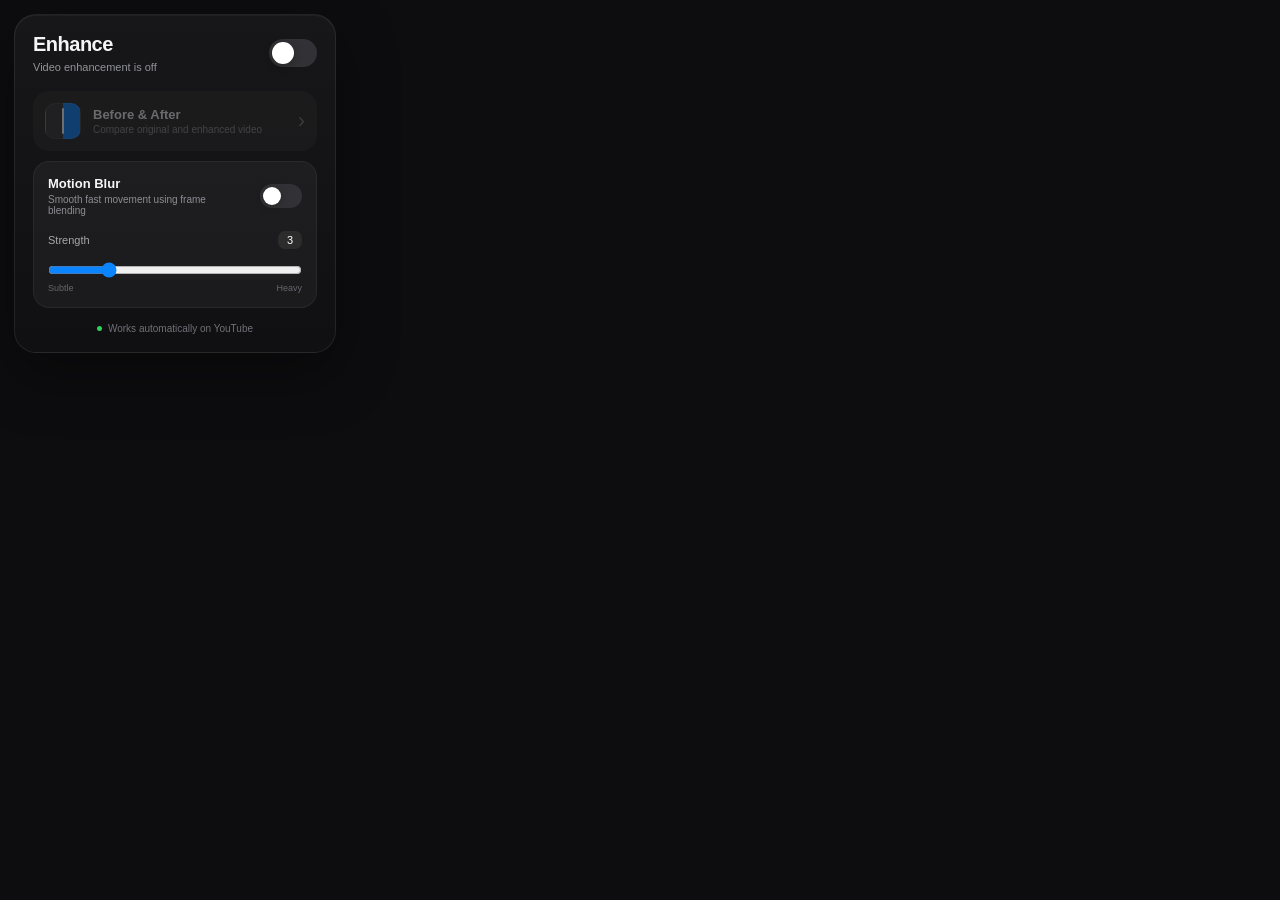
==== commit 14074d8f: "added motion blur" ====
--- a/popup.html
+++ b/popup.html
@@ -17,7 +17,7 @@
 
       <label class="switch">
         <input id="enhanceToggle" type="checkbox">
-        <span class="slider"></span>
+        <span class="switch-ui"></span>
       </label>
     </div>
 
@@ -34,6 +34,41 @@
       <span class="arrow">›</span>
     </button>
 
+    <div class="motion-card">
+      <div class="motion-top">
+        <div>
+          <strong>Motion Blur</strong>
+          <small>Smooth fast movement using frame blending</small>
+        </div>
+
+        <label class="switch small">
+          <input id="motionToggle" type="checkbox">
+          <span class="switch-ui"></span>
+        </label>
+      </div>
+
+      <div id="strengthArea" class="strength-area">
+        <div class="strength-header">
+          <span>Strength</span>
+          <span id="strengthValue">3</span>
+        </div>
+
+        <input
+          id="strengthSlider"
+          type="range"
+          min="1"
+          max="10"
+          step="1"
+          value="3"
+        >
+
+        <div class="range-labels">
+          <span>Subtle</span>
+          <span>Heavy</span>
+        </div>
+      </div>
+    </div>
+
     <div class="footer">
       <span class="dot"></span>
       <span>Works automatically on YouTube</span>
--- a/popup.css
+++ b/popup.css
@@ -5,8 +5,8 @@
 html,
 body {
   margin: 0;
-  width: 340px;
-  background: #111113;
+  width: 350px;
+  background: #0d0d0f;
   color: #f5f5f7;
   font-family:
     -apple-system,
@@ -20,25 +20,29 @@
 }
 
 .app {
+  padding: 18px;
+  border-radius: 22px;
+
   background:
     linear-gradient(
       180deg,
-      rgba(255, 255, 255, 0.04),
-      rgba(255, 255, 255, 0.01)
+      rgba(255, 255, 255, 0.045),
+      rgba(255, 255, 255, 0.015)
     );
+
   border: 1px solid rgba(255, 255, 255, 0.08);
-  border-radius: 22px;
-  padding: 18px;
+
   box-shadow:
-    0 18px 50px rgba(0, 0, 0, 0.35),
-    inset 0 1px 0 rgba(255, 255, 255, 0.04);
-}
-
-.top {
+    0 20px 60px rgba(0, 0, 0, 0.4),
+    inset 0 1px rgba(255, 255, 255, 0.04);
+}
+
+.top,
+.motion-top {
   display: flex;
   align-items: center;
   justify-content: space-between;
-  gap: 18px;
+  gap: 16px;
 }
 
 h1 {
@@ -51,7 +55,7 @@
 p {
   margin: 5px 0 0;
   color: #92929a;
-  font-size: 12px;
+  font-size: 11px;
 }
 
 .switch {
@@ -61,56 +65,92 @@
   flex-shrink: 0;
 }
 
+.switch.small {
+  width: 42px;
+  height: 24px;
+}
+
 .switch input {
   display: none;
 }
 
-.slider {
+.switch-ui {
   position: absolute;
   inset: 0;
+
   cursor: pointer;
+
   border-radius: 999px;
-  background: #303034;
+
+  background: #323236;
+
   transition:
     background 180ms ease,
     box-shadow 180ms ease;
 }
 
-.slider::before {
+.switch-ui::before {
   content: "";
+
   position: absolute;
+
   width: 22px;
   height: 22px;
+
   left: 3px;
   top: 3px;
+
   border-radius: 50%;
+
   background: white;
-  box-shadow: 0 2px 7px rgba(0, 0, 0, 0.3);
+
+  box-shadow: 0 2px 8px rgba(0, 0, 0, 0.3);
+
   transition: transform 180ms cubic-bezier(.2, .8, .2, 1);
 }
 
-.switch input:checked + .slider {
+.switch.small .switch-ui::before {
+  width: 18px;
+  height: 18px;
+}
+
+.switch input:checked + .switch-ui {
   background: #0a84ff;
-  box-shadow: 0 0 20px rgba(10, 132, 255, 0.22);
-}
-
-.switch input:checked + .slider::before {
+
+  box-shadow:
+    0 0 18px rgba(10, 132, 255, 0.22);
+}
+
+.switch input:checked + .switch-ui::before {
   transform: translateX(20px);
+}
+
+.switch.small input:checked + .switch-ui::before {
+  transform: translateX(18px);
 }
 
 .compare-button {
   width: 100%;
+
   margin-top: 18px;
-  padding: 13px;
+  padding: 12px;
+
   border: 0;
   border-radius: 16px;
+
   background: rgba(255, 255, 255, 0.065);
+
   color: #f5f5f7;
+
   display: flex;
   align-items: center;
+
+  gap: 12px;
+
   text-align: left;
-  gap: 12px;
+
   cursor: pointer;
+
   transition:
     background 160ms ease,
     transform 160ms ease,
@@ -131,86 +171,167 @@
 }
 
 .compare-button.active {
-  background: rgba(10, 132, 255, 0.13);
+  background: rgba(10, 132, 255, 0.14);
 }
 
 .compare-icon {
   position: relative;
+
   width: 36px;
   height: 36px;
+
+  flex-shrink: 0;
+
   border-radius: 10px;
-  background: #242428;
+
+  overflow: hidden;
+
   border: 1px solid rgba(255, 255, 255, 0.08);
-  overflow: hidden;
-  flex-shrink: 0;
-}
-
-.compare-icon::before,
-.compare-icon::after {
-  content: "";
-  position: absolute;
-  top: 0;
-  bottom: 0;
-  width: 50%;
-}
-
-.compare-icon::before {
-  left: 0;
-  background: #3a3a3f;
-}
-
-.compare-icon::after {
-  right: 0;
-  background: linear-gradient(135deg, #0a84ff, #47a4ff);
+
+  background:
+    linear-gradient(
+      90deg,
+      #343438 0%,
+      #343438 50%,
+      #0a84ff 50%,
+      #0a84ff 100%
+    );
 }
 
 .compare-icon span {
   position: absolute;
-  z-index: 2;
+
+  top: 4px;
+  bottom: 4px;
+  left: calc(50% - 1px);
+
   width: 2px;
-  top: 5px;
-  bottom: 5px;
-  left: calc(50% - 1px);
+
+  border-radius: 999px;
+
   background: white;
-  border-radius: 99px;
 }
 
 .compare-copy {
+  flex: 1;
+
   display: flex;
   flex-direction: column;
+
   gap: 2px;
-  flex: 1;
-}
-
-.compare-copy strong {
+}
+
+.compare-copy strong,
+.motion-top strong {
   font-size: 13px;
   font-weight: 600;
 }
 
-.compare-copy small {
-  color: #8e8e95;
+.compare-copy small,
+.motion-top small {
+  color: #8d8d95;
   font-size: 10px;
 }
 
+.motion-top > div {
+  display: flex;
+  flex-direction: column;
+  gap: 3px;
+}
+
 .arrow {
-  color: #7a7a82;
-  font-size: 23px;
-  line-height: 1;
+  color: #77777f;
+  font-size: 22px;
+}
+
+.motion-card {
+  margin-top: 10px;
+
+  padding: 14px;
+
+  border-radius: 16px;
+
+  background: rgba(255, 255, 255, 0.045);
+
+  border: 1px solid rgba(255, 255, 255, 0.055);
+}
+
+.strength-area {
+  margin-top: 15px;
+
+  transition:
+    opacity 160ms ease,
+    filter 160ms ease;
+}
+
+.strength-area.disabled {
+  opacity: 0.35;
+  filter: grayscale(1);
+  pointer-events: none;
+}
+
+.strength-header {
+  display: flex;
+  align-items: center;
+  justify-content: space-between;
+
+  color: #a5a5ad;
+
+  font-size: 11px;
+}
+
+#strengthValue {
+  min-width: 24px;
+
+  padding: 3px 7px;
+
+  border-radius: 7px;
+
+  background: rgba(255, 255, 255, 0.07);
+
+  color: white;
+
+  text-align: center;
+}
+
+#strengthSlider {
+  width: 100%;
+
+  margin: 13px 0 5px;
+
+  accent-color: #0a84ff;
+
+  cursor: pointer;
+}
+
+.range-labels {
+  display: flex;
+  justify-content: space-between;
+
+  color: #65656d;
+
+  font-size: 9px;
 }
 
 .footer {
   display: flex;
   align-items: center;
   justify-content: center;
+
   gap: 6px;
+
   margin-top: 15px;
-  color: #72727a;
+
+  color: #707078;
+
   font-size: 10px;
 }
 
 .dot {
   width: 5px;
   height: 5px;
+
   border-radius: 50%;
+
   background: #30d158;
 }
